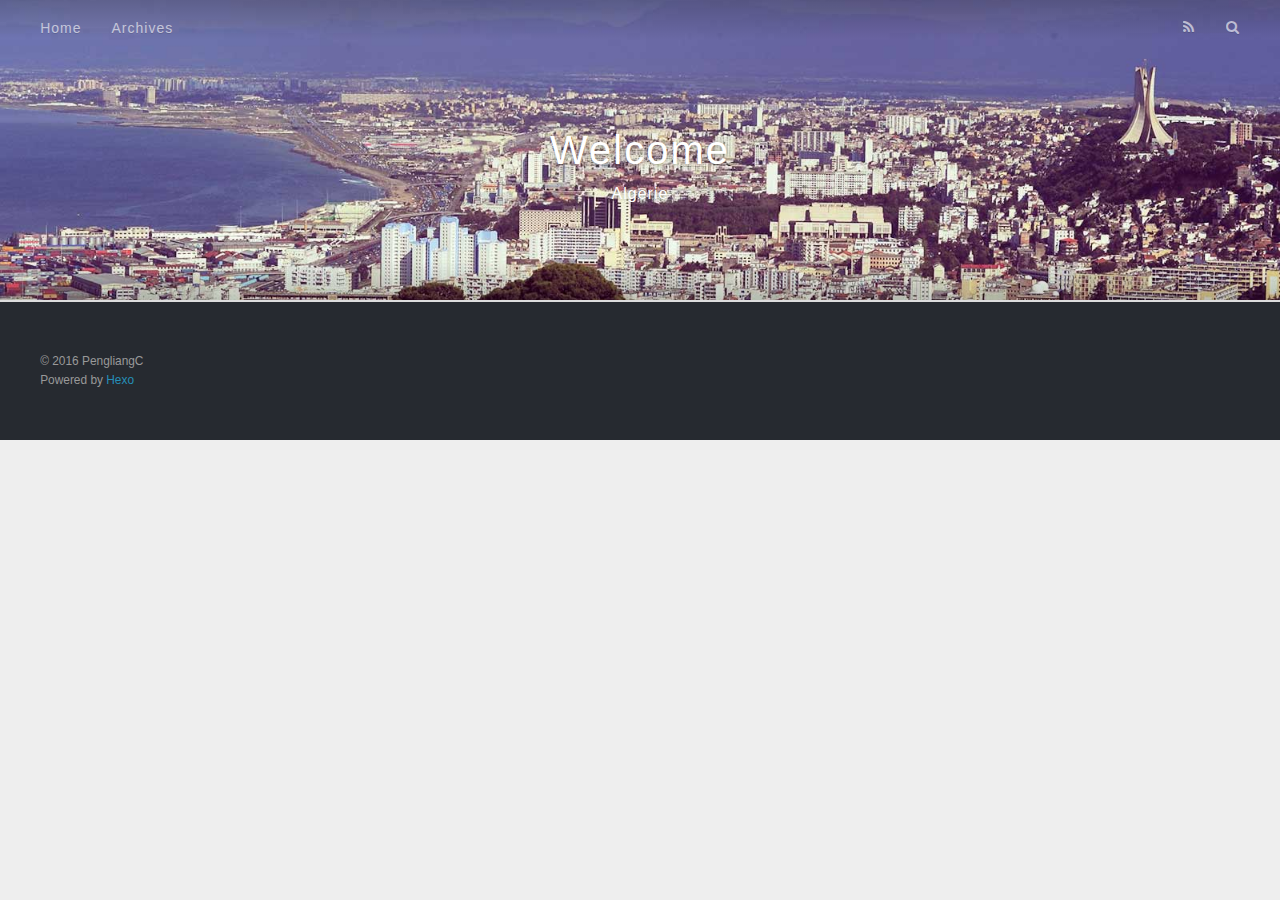
==== index.html @ f73d2eaf "frist webset uplouad" ====
<html class=""><head>
  <meta charset="utf-8">
  
  <title>Archives | Welcome</title>
  <meta name="viewport" content="width=device-width, initial-scale=1, maximum-scale=1">
  <meta name="description">
<meta property="og:type" content="website">
<meta property="og:title" content="Welcome">
<meta property="og:url" content="https://github.com/pengliangc/archives/index.html">
<meta property="og:site_name" content="Welcome">
<meta property="og:description">
<meta name="twitter:card" content="summary">
<meta name="twitter:title" content="Welcome">
<meta name="twitter:description">
  
    <link rel="alternative" href="/atom.xml" title="Welcome" type="application/atom+xml">
  
  
    <link rel="icon" href="/favicon.png">
  
  <link href="//fonts.googleapis.com/css?family=Source+Code+Pro" rel="stylesheet" type="text/css">
  <link rel="stylesheet" href="/css/style.css" type="text/css">
  

<style type="text/css">.fancybox-margin{margin-right:17px;}</style></head>
<body style="">
  <div id="container">
    <div id="wrap">
      <header id="header">
  <div id="banner"></div>
  <div id="header-outer" class="outer">
    <div id="header-title" class="inner">
      <h1 id="logo-wrap">
        <a href="/" id="logo">Welcome</a>
      </h1>
      
        <h2 id="subtitle-wrap">
          <a href="/" id="subtitle">Algerie</a>
        </h2>
      
    </div>
    <div id="header-inner" class="inner">
      <nav id="main-nav">
        <a id="main-nav-toggle" class="nav-icon"></a>
        
          <a class="main-nav-link" href="/">Home</a>
        
          <a class="main-nav-link" href="/archives">Archives</a>
        
      </nav>
      <nav id="sub-nav">
        
          <a id="nav-rss-link" class="nav-icon" href="/atom.xml" title="RSS Feed"></a>
        
        <a id="nav-search-btn" class="nav-icon" title="Search"></a>
      </nav>
      <div id="search-form-wrap">
        <form action="//google.com/search" method="get" accept-charset="UTF-8" class="search-form"><input type="search" name="q" results="0" class="search-form-input" placeholder="Search"><button type="submit" class="search-form-submit"></button><input type="hidden" name="sitesearch" value="https://github.com/pengliangc"></form>
      </div>
    </div>
  </div>
</header>
      <div class="outer">
        <section id="main">
  
  
    
    
      
      
      
      
      
      
  
</section>
        
          
        
      </div>
      <footer id="footer">
  
  <div class="outer">
    <div id="footer-info" class="inner">
      © 2016 PengliangC<br>
      Powered by <a href="http://hexo.io/" target="_blank">Hexo</a>
    </div>
  </div>
</footer>
    </div>
    <nav id="mobile-nav">
  
    <a href="/" class="mobile-nav-link">Home</a>
  
    <a href="/archives" class="mobile-nav-link">Archives</a>
  
</nav>
    

<script src="//ajax.googleapis.com/ajax/libs/jquery/2.0.3/jquery.min.js"></script>


  <link rel="stylesheet" href="/fancybox/jquery.fancybox.css" type="text/css">
  <script src="/fancybox/jquery.fancybox.pack.js" type="text/javascript"></script>


<script src="/js/script.js" type="text/javascript"></script>

  </div>

</body></html>
---- css/style.css ----
body {
  width: 100%;
}
body:before,
body:after {
  content: "";
  display: table;
}
body:after {
  clear: both;
}
html,
body,
div,
span,
applet,
object,
iframe,
h1,
h2,
h3,
h4,
h5,
h6,
p,
blockquote,
pre,
a,
abbr,
acronym,
address,
big,
cite,
code,
del,
dfn,
em,
img,
ins,
kbd,
q,
s,
samp,
small,
strike,
strong,
sub,
sup,
tt,
var,
dl,
dt,
dd,
ol,
ul,
li,
fieldset,
form,
label,
legend,
table,
caption,
tbody,
tfoot,
thead,
tr,
th,
td {
  margin: 0;
  padding: 0;
  border: 0;
  outline: 0;
  font-weight: inherit;
  font-style: inherit;
  font-family: inherit;
  font-size: 100%;
  vertical-align: baseline;
}
body {
  line-height: 1;
  color: #000;
  background: #fff;
}
ol,
ul {
  list-style: none;
}
table {
  border-collapse: separate;
  border-spacing: 0;
  vertical-align: middle;
}
caption,
th,
td {
  text-align: left;
  font-weight: normal;
  vertical-align: middle;
}
a img {
  border: none;
}
input,
button {
  margin: 0;
  padding: 0;
}
input::-moz-focus-inner,
button::-moz-focus-inner {
  border: 0;
  padding: 0;
}
@font-face {
  font-family: FontAwesome;
  font-style: normal;
  font-weight: normal;
  src: url("fonts/fontawesome-webfont.eot?v=#4.0.3");
  src: url("fonts/fontawesome-webfont.eot?#iefix&v=#4.0.3") format("embedded-opentype"), url("fonts/fontawesome-webfont.woff?v=#4.0.3") format("woff"), url("fonts/fontawesome-webfont.ttf?v=#4.0.3") format("truetype"), url("fonts/fontawesome-webfont.svg#fontawesomeregular?v=#4.0.3") format("svg");
}
html,
body,
#container {
  height: 100%;
}
body {
  background: #eee;
  font: 14px "Helvetica Neue", Helvetica, Arial, sans-serif;
  -webkit-text-size-adjust: 100%;
}
.outer {
  max-width: 1220px;
  margin: 0 auto;
  padding: 0 20px;
}
.outer:before,
.outer:after {
  content: "";
  display: table;
}
.outer:after {
  clear: both;
}
.inner {
  display: inline;
  float: left;
  width: 98.33333333333333%;
  margin: 0 0.833333333333333%;
}
.left,
.alignleft {
  float: left;
}
.right,
.alignright {
  float: right;
}
.clear {
  clear: both;
}
#container {
  position: relative;
}
.mobile-nav-on {
  overflow: hidden;
}
#wrap {
  height: 100%;
  width: 100%;
  position: absolute;
  top: 0;
  left: 0;
  -webkit-transition: 0.2s ease-out;
  -moz-transition: 0.2s ease-out;
  -ms-transition: 0.2s ease-out;
  transition: 0.2s ease-out;
  z-index: 1;
  background: #eee;
}
.mobile-nav-on #wrap {
  left: 280px;
}
@media screen and (min-width: 768px) {
  #main {
    display: inline;
    float: left;
    width: 73.33333333333333%;
    margin: 0 0.833333333333333%;
  }
}
.article-date,
.article-category-link,
.archive-year,
.widget-title {
  text-decoration: none;
  text-transform: uppercase;
  letter-spacing: 2px;
  color: #999;
  margin-bottom: 1em;
  margin-left: 5px;
  line-height: 1em;
  text-shadow: 0 1px #fff;
  font-weight: bold;
}
.article-inner,
.archive-article-inner {
  background: #fff;
  -webkit-box-shadow: 1px 2px 3px #ddd;
  box-shadow: 1px 2px 3px #ddd;
  border: 1px solid #ddd;
  -webkit-border-radius: 3px;
  border-radius: 3px;
}
.article-entry h1,
.widget h1 {
  font-size: 2em;
}
.article-entry h2,
.widget h2 {
  font-size: 1.5em;
}
.article-entry h3,
.widget h3 {
  font-size: 1.3em;
}
.article-entry h4,
.widget h4 {
  font-size: 1.2em;
}
.article-entry h5,
.widget h5 {
  font-size: 1em;
}
.article-entry h6,
.widget h6 {
  font-size: 1em;
  color: #999;
}
.article-entry hr,
.widget hr {
  border: 1px dashed #ddd;
}
.article-entry strong,
.widget strong {
  font-weight: bold;
}
.article-entry em,
.widget em,
.article-entry cite,
.widget cite {
  font-style: italic;
}
.article-entry sup,
.widget sup,
.article-entry sub,
.widget sub {
  font-size: 0.75em;
  line-height: 0;
  position: relative;
  vertical-align: baseline;
}
.article-entry sup,
.widget sup {
  top: -0.5em;
}
.article-entry sub,
.widget sub {
  bottom: -0.2em;
}
.article-entry small,
.widget small {
  font-size: 0.85em;
}
.article-entry acronym,
.widget acronym,
.article-entry abbr,
.widget abbr {
  border-bottom: 1px dotted;
}
.article-entry ul,
.widget ul,
.article-entry ol,
.widget ol,
.article-entry dl,
.widget dl {
  margin: 0 20px;
  line-height: 1.6em;
}
.article-entry ul ul,
.widget ul ul,
.article-entry ol ul,
.widget ol ul,
.article-entry ul ol,
.widget ul ol,
.article-entry ol ol,
.widget ol ol {
  margin-top: 0;
  margin-bottom: 0;
}
.article-entry ul,
.widget ul {
  list-style: disc;
}
.article-entry ol,
.widget ol {
  list-style: decimal;
}
.article-entry dt,
.widget dt {
  font-weight: bold;
}
#header {
  height: 300px;
  position: relative;
  border-bottom: 1px solid #ddd;
}
#header:before,
#header:after {
  content: "";
  position: absolute;
  left: 0;
  right: 0;
  height: 40px;
}
#header:before {
  top: 0;
  background: -webkit-linear-gradient(rgba(0,0,0,0.2), transparent);
  background: -moz-linear-gradient(rgba(0,0,0,0.2), transparent);
  background: -ms-linear-gradient(rgba(0,0,0,0.2), transparent);
  background: linear-gradient(rgba(0,0,0,0.2), transparent);
}
#header:after {
  bottom: 0;
  background: -webkit-linear-gradient(transparent, rgba(0,0,0,0.2));
  background: -moz-linear-gradient(transparent, rgba(0,0,0,0.2));
  background: -ms-linear-gradient(transparent, rgba(0,0,0,0.2));
  background: linear-gradient(transparent, rgba(0,0,0,0.2));
}
#header-outer {
  height: 100%;
  position: relative;
}
#header-inner {
  position: relative;
  overflow: hidden;
}
#banner {
  position: absolute;
  top: 0;
  left: 0;
  width: 100%;
  height: 100%;
  background: url("images/banner.jpg") center #000;
  -webkit-background-size: cover;
  -moz-background-size: cover;
  background-size: cover;
  z-index: -1;
}
#header-title {
  text-align: center;
  height: 40px;
  position: absolute;
  top: 50%;
  left: 0;
  margin-top: -20px;
}
#logo,
#subtitle {
  text-decoration: none;
  color: #fff;
  font-weight: 300;
  text-shadow: 0 1px 4px rgba(0,0,0,0.3);
}
#logo {
  font-size: 40px;
  line-height: 40px;
  letter-spacing: 2px;
}
#subtitle {
  font-size: 16px;
  line-height: 16px;
  letter-spacing: 1px;
}
#subtitle-wrap {
  margin-top: 16px;
}
#main-nav {
  float: left;
  margin-left: -15px;
}
.nav-icon,
.main-nav-link {
  float: left;
  color: #fff;
  opacity: 0.6;
  text-decoration: none;
  text-shadow: 0 1px rgba(0,0,0,0.2);
  -webkit-transition: opacity 0.2s;
  -moz-transition: opacity 0.2s;
  -ms-transition: opacity 0.2s;
  transition: opacity 0.2s;
  display: block;
  padding: 20px 15px;
}
.nav-icon:hover,
.main-nav-link:hover {
  opacity: 1;
}
.nav-icon {
  font-family: FontAwesome;
  text-align: center;
  font-size: 14px;
  width: 14px;
  height: 14px;
  padding: 20px 15px;
  position: relative;
  cursor: pointer;
}
.main-nav-link {
  font-weight: 300;
  letter-spacing: 1px;
}
@media screen and (max-width: 479px) {
  .main-nav-link {
    display: none;
  }
}
#main-nav-toggle {
  display: none;
}
#main-nav-toggle:before {
  content: "\f0c9";
}
@media screen and (max-width: 479px) {
  #main-nav-toggle {
    display: block;
  }
}
#sub-nav {
  float: right;
  margin-right: -15px;
}
#nav-rss-link:before {
  content: "\f09e";
}
#nav-search-btn:before {
  content: "\f002";
}
#search-form-wrap {
  position: absolute;
  top: 15px;
  width: 150px;
  height: 30px;
  right: -150px;
  opacity: 0;
  -webkit-transition: 0.2s ease-out;
  -moz-transition: 0.2s ease-out;
  -ms-transition: 0.2s ease-out;
  transition: 0.2s ease-out;
}
#search-form-wrap.on {
  opacity: 1;
  right: 0;
}
@media screen and (max-width: 479px) {
  #search-form-wrap {
    width: 100%;
    right: -100%;
  }
}
.search-form {
  position: absolute;
  top: 0;
  left: 0;
  right: 0;
  background: #fff;
  padding: 5px 15px;
  -webkit-border-radius: 15px;
  border-radius: 15px;
  -webkit-box-shadow: 0 0 10px rgba(0,0,0,0.3);
  box-shadow: 0 0 10px rgba(0,0,0,0.3);
}
.search-form-input {
  border: none;
  background: none;
  color: #555;
  width: 100%;
  font: 13px "Helvetica Neue", Helvetica, Arial, sans-serif;
  outline: none;
}
.search-form-input::-webkit-search-results-decoration,
.search-form-input::-webkit-search-cancel-button {
  -webkit-appearance: none;
}
.search-form-submit {
  position: absolute;
  top: 50%;
  right: 10px;
  margin-top: -7px;
  font: 13px FontAwesome;
  border: none;
  background: none;
  color: #bbb;
  cursor: pointer;
}
.search-form-submit:hover,
.search-form-submit:focus {
  color: #777;
}
.article {
  margin: 50px 0;
}
.article-inner {
  overflow: hidden;
}
.article-meta:before,
.article-meta:after {
  content: "";
  display: table;
}
.article-meta:after {
  clear: both;
}
.article-date {
  float: left;
}
.article-category {
  float: left;
  line-height: 1em;
  color: #ccc;
  text-shadow: 0 1px #fff;
  margin-left: 8px;
}
.article-category:before {
  content: "\2022";
}
.article-category-link {
  margin: 0 12px 1em;
}
.article-header {
  padding: 20px 20px 0;
}
.article-title {
  text-decoration: none;
  font-size: 2em;
  font-weight: bold;
  color: #555;
  line-height: 1.1em;
  -webkit-transition: color 0.2s;
  -moz-transition: color 0.2s;
  -ms-transition: color 0.2s;
  transition: color 0.2s;
}
a.article-title:hover {
  color: #258fb8;
}
.article-entry {
  color: #555;
  padding: 0 20px;
}
.article-entry:before,
.article-entry:after {
  content: "";
  display: table;
}
.article-entry:after {
  clear: both;
}
.article-entry p,
.article-entry table {
  line-height: 1.6em;
  margin: 1.6em 0;
}
.article-entry h1,
.article-entry h2,
.article-entry h3,
.article-entry h4,
.article-entry h5,
.article-entry h6 {
  font-weight: bold;
}
.article-entry h1,
.article-entry h2,
.article-entry h3,
.article-entry h4,
.article-entry h5,
.article-entry h6 {
  line-height: 1.1em;
  margin: 1.1em 0;
}
.article-entry a {
  color: #258fb8;
  text-decoration: none;
}
.article-entry a:hover {
  text-decoration: underline;
}
.article-entry ul,
.article-entry ol,
.article-entry dl {
  margin-top: 1.6em;
  margin-bottom: 1.6em;
}
.article-entry img,
.article-entry video {
  max-width: 100%;
  height: auto;
  display: block;
  margin: auto;
}
.article-entry iframe {
  border: none;
}
.article-entry table {
  width: 100%;
  border-collapse: collapse;
  border-spacing: 0;
}
.article-entry th {
  font-weight: bold;
  border-bottom: 3px solid #ddd;
  padding-bottom: 0.5em;
}
.article-entry td {
  border-bottom: 1px solid #ddd;
  padding: 10px 0;
}
.article-entry blockquote {
  font-family: Georgia, "Times New Roman", serif;
  font-size: 1.4em;
  margin: 1.6em 20px;
  text-align: center;
}
.article-entry blockquote footer {
  font-size: 14px;
  margin: 1.6em 0;
  font-family: "Helvetica Neue", Helvetica, Arial, sans-serif;
}
.article-entry blockquote footer cite:before {
  content: "—";
  padding: 0 0.5em;
}
.article-entry .pullquote {
  text-align: left;
  width: 45%;
  margin: 0;
}
.article-entry .pullquote.left {
  margin-left: 0.5em;
  margin-right: 1em;
}
.article-entry .pullquote.right {
  margin-right: 0.5em;
  margin-left: 1em;
}
.article-entry .caption {
  color: #999;
  display: block;
  font-size: 0.9em;
  margin-top: 0.5em;
  position: relative;
  text-align: center;
}
.article-entry .video-container {
  position: relative;
  padding-top: 56.25%;
  height: 0;
  overflow: hidden;
}
.article-entry .video-container iframe,
.article-entry .video-container object,
.article-entry .video-container embed {
  position: absolute;
  top: 0;
  left: 0;
  width: 100%;
  height: 100%;
  margin-top: 0;
}
.article-more-link a {
  display: inline-block;
  line-height: 1em;
  padding: 6px 15px;
  -webkit-border-radius: 15px;
  border-radius: 15px;
  background: #eee;
  color: #999;
  text-shadow: 0 1px #fff;
  text-decoration: none;
}
.article-more-link a:hover {
  background: #258fb8;
  color: #fff;
  text-decoration: none;
  text-shadow: 0 1px #1e7293;
}
.article-footer {
  font-size: 0.85em;
  line-height: 1.6em;
  border-top: 1px solid #ddd;
  padding-top: 1.6em;
  margin: 0 20px 20px;
}
.article-footer:before,
.article-footer:after {
  content: "";
  display: table;
}
.article-footer:after {
  clear: both;
}
.article-footer a {
  color: #999;
  text-decoration: none;
}
.article-footer a:hover {
  color: #555;
}
.article-tag-list-item {
  float: left;
  margin-right: 10px;
}
.article-tag-list-link:before {
  content: "#";
}
.article-comment-link {
  float: right;
}
.article-comment-link:before {
  content: "\f075";
  font-family: FontAwesome;
  padding-right: 8px;
}
.article-share-link {
  cursor: pointer;
  float: right;
  margin-left: 20px;
}
.article-share-link:before {
  content: "\f064";
  font-family: FontAwesome;
  padding-right: 6px;
}
#article-nav {
  position: relative;
}
#article-nav:before,
#article-nav:after {
  content: "";
  display: table;
}
#article-nav:after {
  clear: both;
}
@media screen and (min-width: 768px) {
  #article-nav {
    margin: 50px 0;
  }
  #article-nav:before {
    width: 8px;
    height: 8px;
    position: absolute;
    top: 50%;
    left: 50%;
    margin-top: -4px;
    margin-left: -4px;
    content: "";
    -webkit-border-radius: 50%;
    border-radius: 50%;
    background: #ddd;
    -webkit-box-shadow: 0 1px 2px #fff;
    box-shadow: 0 1px 2px #fff;
  }
}
.article-nav-link-wrap {
  text-decoration: none;
  text-shadow: 0 1px #fff;
  color: #999;
  -webkit-box-sizing: border-box;
  -moz-box-sizing: border-box;
  box-sizing: border-box;
  margin-top: 50px;
  text-align: center;
  display: block;
}
.article-nav-link-wrap:hover {
  color: #555;
}
@media screen and (min-width: 768px) {
  .article-nav-link-wrap {
    width: 50%;
    margin-top: 0;
  }
}
@media screen and (min-width: 768px) {
  #article-nav-newer {
    float: left;
    text-align: right;
    padding-right: 20px;
  }
}
@media screen and (min-width: 768px) {
  #article-nav-older {
    float: right;
    text-align: left;
    padding-left: 20px;
  }
}
.article-nav-caption {
  text-transform: uppercase;
  letter-spacing: 2px;
  color: #ddd;
  line-height: 1em;
  font-weight: bold;
}
#article-nav-newer .article-nav-caption {
  margin-right: -2px;
}
.article-nav-title {
  font-size: 0.85em;
  line-height: 1.6em;
  margin-top: 0.5em;
}
.article-share-box {
  position: absolute;
  display: none;
  background: #fff;
  -webkit-box-shadow: 1px 2px 10px rgba(0,0,0,0.2);
  box-shadow: 1px 2px 10px rgba(0,0,0,0.2);
  -webkit-border-radius: 3px;
  border-radius: 3px;
  margin-left: -145px;
  overflow: hidden;
  z-index: 1;
}
.article-share-box.on {
  display: block;
}
.article-share-input {
  width: 100%;
  background: none;
  -webkit-box-sizing: border-box;
  -moz-box-sizing: border-box;
  box-sizing: border-box;
  font: 14px "Helvetica Neue", Helvetica, Arial, sans-serif;
  padding: 0 15px;
  color: #555;
  outline: none;
  border: 1px solid #ddd;
  -webkit-border-radius: 3px 3px 0 0;
  border-radius: 3px 3px 0 0;
  height: 36px;
  line-height: 36px;
}
.article-share-links {
  background: #eee;
}
.article-share-links:before,
.article-share-links:after {
  content: "";
  display: table;
}
.article-share-links:after {
  clear: both;
}
.article-share-twitter,
.article-share-facebook,
.article-share-pinterest,
.article-share-google {
  width: 50px;
  height: 36px;
  display: block;
  float: left;
  position: relative;
  color: #999;
  text-shadow: 0 1px #fff;
}
.article-share-twitter:before,
.article-share-facebook:before,
.article-share-pinterest:before,
.article-share-google:before {
  font-size: 20px;
  font-family: FontAwesome;
  width: 20px;
  height: 20px;
  position: absolute;
  top: 50%;
  left: 50%;
  margin-top: -10px;
  margin-left: -10px;
  text-align: center;
}
.article-share-twitter:hover,
.article-share-facebook:hover,
.article-share-pinterest:hover,
.article-share-google:hover {
  color: #fff;
}
.article-share-twitter:before {
  content: "\f099";
}
.article-share-twitter:hover {
  background: #00aced;
  text-shadow: 0 1px #008abe;
}
.article-share-facebook:before {
  content: "\f09a";
}
.article-share-facebook:hover {
  background: #3b5998;
  text-shadow: 0 1px #2f477a;
}
.article-share-pinterest:before {
  content: "\f0d2";
}
.article-share-pinterest:hover {
  background: #cb2027;
  text-shadow: 0 1px #a21a1f;
}
.article-share-google:before {
  content: "\f0d5";
}
.article-share-google:hover {
  background: #dd4b39;
  text-shadow: 0 1px #be3221;
}
.article-gallery {
  background: #000;
  position: relative;
}
.article-gallery-photos {
  position: relative;
  overflow: hidden;
}
.article-gallery-img {
  display: none;
  max-width: 100%;
}
.article-gallery-img:first-child {
  display: block;
}
.article-gallery-img.loaded {
  position: absolute;
  display: block;
}
.article-gallery-img img {
  display: block;
  max-width: 100%;
  margin: 0 auto;
}
#comments {
  background: #fff;
  -webkit-box-shadow: 1px 2px 3px #ddd;
  box-shadow: 1px 2px 3px #ddd;
  padding: 20px;
  border: 1px solid #ddd;
  -webkit-border-radius: 3px;
  border-radius: 3px;
  margin: 50px 0;
}
#comments a {
  color: #258fb8;
}
.archives-wrap {
  margin: 50px 0;
}
.archives:before,
.archives:after {
  content: "";
  display: table;
}
.archives:after {
  clear: both;
}
.archive-year-wrap {
  margin-bottom: 1em;
}
.archives {
  -webkit-column-gap: 10px;
  -moz-column-gap: 10px;
  column-gap: 10px;
}
@media screen and (min-width: 480px) and (max-width: 767px) {
  .archives {
    -webkit-column-count: 2;
    -moz-column-count: 2;
    column-count: 2;
  }
}
@media screen and (min-width: 768px) {
  .archives {
    -webkit-column-count: 3;
    -moz-column-count: 3;
    column-count: 3;
  }
}
.archive-article {
  -webkit-column-break-inside: avoid;
  page-break-inside: avoid;
  overflow: hidden;
  break-inside: avoid-column;
}
.archive-article-inner {
  padding: 10px;
  margin-bottom: 15px;
}
.archive-article-title {
  text-decoration: none;
  font-weight: bold;
  color: #555;
  -webkit-transition: color 0.2s;
  -moz-transition: color 0.2s;
  -ms-transition: color 0.2s;
  transition: color 0.2s;
  line-height: 1.6em;
}
.archive-article-title:hover {
  color: #258fb8;
}
.archive-article-footer {
  margin-top: 1em;
}
.archive-article-date {
  color: #999;
  text-decoration: none;
  font-size: 0.85em;
  line-height: 1em;
  margin-bottom: 0.5em;
  display: block;
}
#page-nav {
  margin: 50px auto;
  background: #fff;
  -webkit-box-shadow: 1px 2px 3px #ddd;
  box-shadow: 1px 2px 3px #ddd;
  border: 1px solid #ddd;
  -webkit-border-radius: 3px;
  border-radius: 3px;
  text-align: center;
  color: #999;
  overflow: hidden;
}
#page-nav:before,
#page-nav:after {
  content: "";
  display: table;
}
#page-nav:after {
  clear: both;
}
#page-nav a,
#page-nav span {
  padding: 10px 20px;
  line-height: 1;
  height: 2ex;
}
#page-nav a {
  color: #999;
  text-decoration: none;
}
#page-nav a:hover {
  background: #999;
  color: #fff;
}
#page-nav .prev {
  float: left;
}
#page-nav .next {
  float: right;
}
#page-nav .page-number {
  display: inline-block;
}
@media screen and (max-width: 479px) {
  #page-nav .page-number {
    display: none;
  }
}
#page-nav .current {
  color: #555;
  font-weight: bold;
}
#page-nav .space {
  color: #ddd;
}
#footer {
  background: #262a30;
  padding: 50px 0;
  border-top: 1px solid #ddd;
  color: #999;
}
#footer a {
  color: #258fb8;
  text-decoration: none;
}
#footer a:hover {
  text-decoration: underline;
}
#footer-info {
  line-height: 1.6em;
  font-size: 0.85em;
}
.article-entry pre,
.article-entry .highlight {
  background: #2d2d2d;
  margin: 0 -20px;
  padding: 15px 20px;
  border-style: solid;
  border-color: #ddd;
  border-width: 1px 0;
  overflow: auto;
  color: #ccc;
  line-height: 22.400000000000002px;
}
.article-entry .highlight .gutter pre,
.article-entry .gist .gist-file .gist-data .line-numbers {
  color: #666;
  font-size: 0.85em;
}
.article-entry pre,
.article-entry code {
  font-family: "Source Code Pro", Consolas, Monaco, Menlo, Consolas, monospace;
}
.article-entry code {
  background: #eee;
  text-shadow: 0 1px #fff;
  padding: 0 0.3em;
}
.article-entry pre code {
  background: none;
  text-shadow: none;
  padding: 0;
}
.article-entry .highlight pre {
  border: none;
  margin: 0;
  padding: 0;
}
.article-entry .highlight table {
  margin: 0;
  width: auto;
}
.article-entry .highlight td {
  border: none;
  padding: 0;
}
.article-entry .highlight figcaption {
  font-size: 0.85em;
  color: #999;
  line-height: 1em;
  margin-bottom: 1em;
}
.article-entry .highlight figcaption:before,
.article-entry .highlight figcaption:after {
  content: "";
  display: table;
}
.article-entry .highlight figcaption:after {
  clear: both;
}
.article-entry .highlight figcaption a {
  float: right;
}
.article-entry .highlight .gutter pre {
  text-align: right;
  padding-right: 20px;
}
.article-entry .highlight .line {
  height: 22.400000000000002px;
}
.article-entry .gist {
  margin: 0 -20px;
  border-style: solid;
  border-color: #ddd;
  border-width: 1px 0;
  background: #2d2d2d;
  padding: 15px 20px 15px 0;
}
.article-entry .gist .gist-file {
  border: none;
  font-family: "Source Code Pro", Consolas, Monaco, Menlo, Consolas, monospace;
  margin: 0;
}
.article-entry .gist .gist-file .gist-data {
  background: none;
  border: none;
}
.article-entry .gist .gist-file .gist-data .line-numbers {
  background: none;
  border: none;
  padding: 0 20px 0 0;
}
.article-entry .gist .gist-file .gist-data .line-data {
  padding: 0 !important;
}
.article-entry .gist .gist-file .highlight {
  margin: 0;
  padding: 0;
  border: none;
}
.article-entry .gist .gist-file .gist-meta {
  background: #2d2d2d;
  color: #999;
  font: 0.85em "Helvetica Neue", Helvetica, Arial, sans-serif;
  text-shadow: 0 0;
  padding: 0;
  margin-top: 1em;
  margin-left: 20px;
}
.article-entry .gist .gist-file .gist-meta a {
  color: #258fb8;
  font-weight: normal;
}
.article-entry .gist .gist-file .gist-meta a:hover {
  text-decoration: underline;
}
pre .comment,
pre .title {
  color: #999;
}
pre .variable,
pre .attribute,
pre .tag,
pre .regexp,
pre .ruby .constant,
pre .xml .tag .title,
pre .xml .pi,
pre .xml .doctype,
pre .html .doctype,
pre .css .id,
pre .css .class,
pre .css .pseudo {
  color: #f2777a;
}
pre .number,
pre .preprocessor,
pre .built_in,
pre .literal,
pre .params,
pre .constant {
  color: #f99157;
}
pre .class,
pre .ruby .class .title,
pre .css .rules .attribute {
  color: #9c9;
}
pre .string,
pre .value,
pre .inheritance,
pre .header,
pre .ruby .symbol,
pre .xml .cdata {
  color: #9c9;
}
pre .css .hexcolor {
  color: #6cc;
}
pre .function,
pre .python .decorator,
pre .python .title,
pre .ruby .function .title,
pre .ruby .title .keyword,
pre .perl .sub,
pre .javascript .title,
pre .coffeescript .title {
  color: #69c;
}
pre .keyword,
pre .javascript .function {
  color: #c9c;
}
@media screen and (max-width: 479px) {
  #mobile-nav {
    position: absolute;
    top: 0;
    left: 0;
    width: 280px;
    height: 100%;
    background: #191919;
    border-right: 1px solid #fff;
  }
}
@media screen and (max-width: 479px) {
  .mobile-nav-link {
    display: block;
    color: #999;
    text-decoration: none;
    padding: 15px 20px;
    font-weight: bold;
  }
  .mobile-nav-link:hover {
    color: #fff;
  }
}
@media screen and (min-width: 768px) {
  #sidebar {
    display: inline;
    float: left;
    width: 23.333333333333332%;
    margin: 0 0.833333333333333%;
  }
}
.widget-wrap {
  margin: 50px 0;
}
.widget {
  color: #777;
  text-shadow: 0 1px #fff;
  background: #ddd;
  -webkit-box-shadow: 0 -1px 4px #ccc inset;
  box-shadow: 0 -1px 4px #ccc inset;
  border: 1px solid #ccc;
  padding: 15px;
  -webkit-border-radius: 3px;
  border-radius: 3px;
}
.widget a {
  color: #258fb8;
  text-decoration: none;
}
.widget a:hover {
  text-decoration: underline;
}
.widget ul ul,
.widget ol ul,
.widget dl ul,
.widget ul ol,
.widget ol ol,
.widget dl ol,
.widget ul dl,
.widget ol dl,
.widget dl dl {
  margin-left: 15px;
  list-style: disc;
}
.widget {
  line-height: 1.6em;
  word-wrap: break-word;
  font-size: 0.9em;
}
.widget ul,
.widget ol {
  list-style: none;
  margin: 0;
}
.widget ul ul,
.widget ol ul,
.widget ul ol,
.widget ol ol {
  margin: 0 20px;
}
.widget ul ul,
.widget ol ul {
  list-style: disc;
}
.widget ul ol,
.widget ol ol {
  list-style: decimal;
}
.category-list-count,
.tag-list-count,
.archive-list-count {
  padding-left: 5px;
  color: #999;
  font-size: 0.85em;
}
.category-list-count:before,
.tag-list-count:before,
.archive-list-count:before {
  content: "(";
}
.category-list-count:after,
.tag-list-count:after,
.archive-list-count:after {
  content: ")";
}
.tagcloud a {
  margin-right: 5px;
  display: inline-block;
}
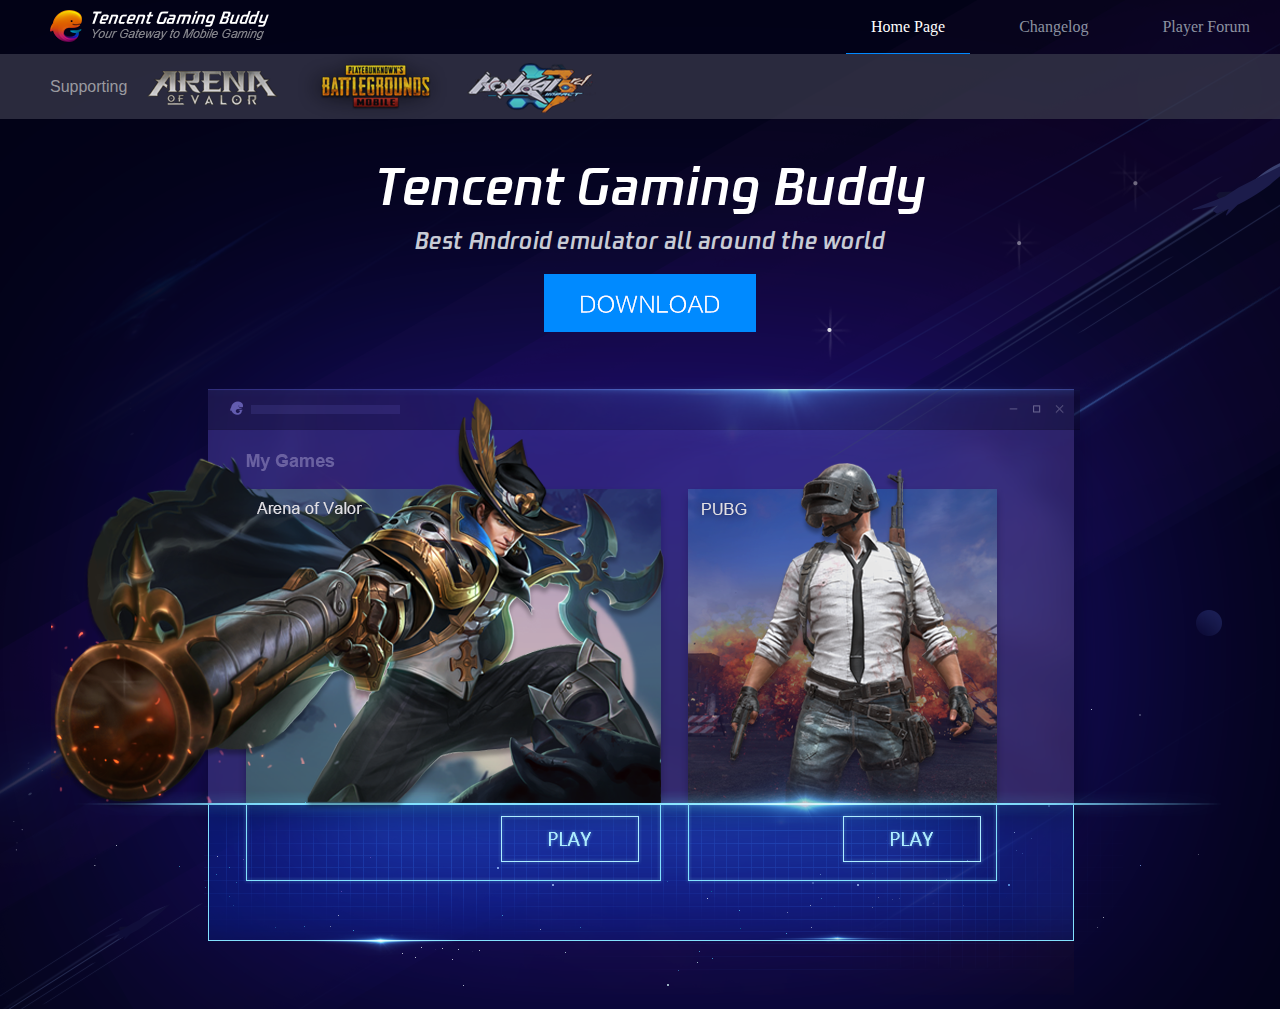
==== commit e4655400: "pubg" ====
--- a/index.html
+++ b/index.html
@@ -1,111 +1,13 @@
-<html class=""><head>
-  <meta charset="utf-8">
-  
-  <title>Archives | Welcome</title>
-  <meta name="viewport" content="width=device-width, initial-scale=1, maximum-scale=1">
-  <meta name="description">
-<meta property="og:type" content="website">
-<meta property="og:title" content="Welcome">
-<meta property="og:url" content="https://github.com/pengliangc/archives/index.html">
-<meta property="og:site_name" content="Welcome">
-<meta property="og:description">
-<meta name="twitter:card" content="summary">
-<meta name="twitter:title" content="Welcome">
-<meta name="twitter:description">
-  
-    <link rel="alternative" href="/atom.xml" title="Welcome" type="application/atom+xml">
-  
-  
-    <link rel="icon" href="/favicon.png">
-  
-  <link href="//fonts.googleapis.com/css?family=Source+Code+Pro" rel="stylesheet" type="text/css">
-  <link rel="stylesheet" href="/css/style.css" type="text/css">
-  
-
-<style type="text/css">.fancybox-margin{margin-right:17px;}</style></head>
-<body style="">
-  <div id="container">
-    <div id="wrap">
-      <header id="header">
-  <div id="banner"></div>
-  <div id="header-outer" class="outer">
-    <div id="header-title" class="inner">
-      <h1 id="logo-wrap">
-        <a href="/" id="logo">Welcome</a>
-      </h1>
-      
-        <h2 id="subtitle-wrap">
-          <a href="/" id="subtitle">Algerie</a>
-        </h2>
-      
-    </div>
-    <div id="header-inner" class="inner">
-      <nav id="main-nav">
-        <a id="main-nav-toggle" class="nav-icon"></a>
-        
-          <a class="main-nav-link" href="/">Home</a>
-        
-          <a class="main-nav-link" href="/archives">Archives</a>
-        
-      </nav>
-      <nav id="sub-nav">
-        
-          <a id="nav-rss-link" class="nav-icon" href="/atom.xml" title="RSS Feed"></a>
-        
-        <a id="nav-search-btn" class="nav-icon" title="Search"></a>
-      </nav>
-      <div id="search-form-wrap">
-        <form action="//google.com/search" method="get" accept-charset="UTF-8" class="search-form"><input type="search" name="q" results="0" class="search-form-input" placeholder="Search"><button type="submit" class="search-form-submit"></button><input type="hidden" name="sitesearch" value="https://github.com/pengliangc"></form>
-      </div>
-    </div>
-  </div>
-</header>
-      <div class="outer">
-        <section id="main">
-  
-  
+﻿<!DOCTYPE html>
+<html lang="en">
+<head>
+    <meta charset="UTF-8">
+    <meta http-equiv="refresh" content="0; url=en\index.html">
+    <meta name="viewport" content="width=device-width, initial-scale=1.0">
+    <meta http-equiv="X-UA-Compatible" content="ie=edge">
+    <title>Document</title>
+</head>
+<body>
     
-    
-      
-      
-      
-      
-      
-      
-  
-</section>
-        
-          
-        
-      </div>
-      <footer id="footer">
-  
-  <div class="outer">
-    <div id="footer-info" class="inner">
-      © 2016 PengliangC<br>
-      Powered by <a href="http://hexo.io/" target="_blank">Hexo</a>
-    </div>
-  </div>
-</footer>
-    </div>
-    <nav id="mobile-nav">
-  
-    <a href="/" class="mobile-nav-link">Home</a>
-  
-    <a href="/archives" class="mobile-nav-link">Archives</a>
-  
-</nav>
-    
-
-<script src="//ajax.googleapis.com/ajax/libs/jquery/2.0.3/jquery.min.js"></script>
-
-
-  <link rel="stylesheet" href="/fancybox/jquery.fancybox.css" type="text/css">
-  <script src="/fancybox/jquery.fancybox.pack.js" type="text/javascript"></script>
-
-
-<script src="/js/script.js" type="text/javascript"></script>
-
-  </div>
-
-</body></html>+</body>
+</html>